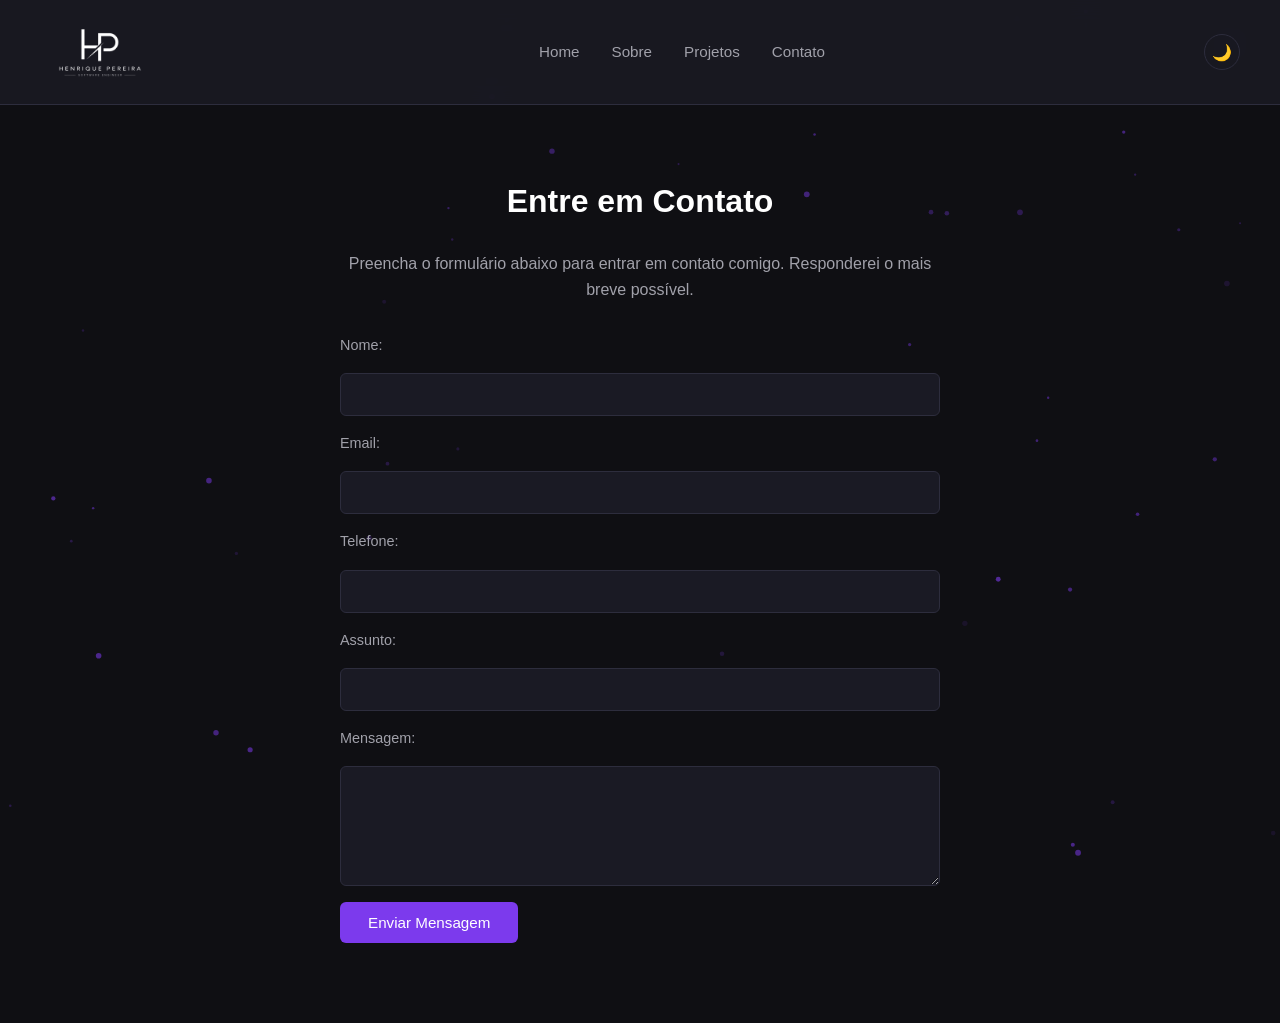
==== contato.html @ a7b9d963 "feat: correcoes semantica" ====
<!DOCTYPE html>
<html lang="pt-BR">
<head>
  <meta charset="UTF-8">
  <meta name="viewport" content="width=device-width, initial-scale=1.0">
  <meta name="description" content="Entre em contato com Henrique Pereira, Desenvolvedor Backend e Analista de Dados em Pelotas RS.">
  <meta name="keywords" content="Contato, Henrique Pereira, Desenvolvedor Backend, Pelotas, Rio Grande do Sul">
  <meta name="author" content="Henrique Pereira">
  <title>Contato | Henrique Pereira - Software Engineer/Data Analyst</title>
  <link rel="stylesheet" href="assets/css/style.css">
  <link rel="icon" type="image/png" href="assets/img/logo.png">
</head>
<body>

  <canvas id="particulas"></canvas>
  <header>
    <nav>
      <div class="logo">
        <a href="index.html" class="logo-link">
          <img src="assets/img/logo.png" alt="Logo Henrique Pereira - Software Engineer/Data Analyst" class="logo">
        </a>
      </div>
      <ul>
        <li><a href="index.html">Home</a></li>
        <li><a href="sobre.html">Sobre</a></li>
        <li><a href="projetos.html">Projetos</a></li>
        <li><a href="contato.html">Contato</a></li>
      </ul>
      <button class="theme-toggle" id="themeToggle" aria-label="Alternar tema">
  🌙
</button>

    </nav>
  </header>

  <main>
    <section class="contato" id="contato">
     <form class="contato-form" >
        <h2>Entre em Contato</h2>
        <p>Preencha o formulário abaixo para entrar em contato comigo. Responderei o mais breve possível.</p>
    
        <label for="nome">Nome:</label>
        <input type="text" id="nome" name="nome" required>
    
        <label for="email">Email:</label>
        <input type="email" id="email" name="email" required>

        <label for="telefone">Telefone:</label>
        <input type="tel" id="telefone" name="telefone">

        <label for="assunto">Assunto:</label>
        <input type="text" id="assunto" name="assunto" required>
    
        <label for="mensagem">Mensagem:</label>
        <textarea id="mensagem" name="mensagem" rows="5" required></textarea>
    
        <button type="submit" class="btn-primario">Enviar Mensagem</button>
     </form>
     </section>
  </main>

  <footer></footer>

  <script src="assets/js/script.js"></script>
</body>
</html>
---- assets/css/style.css ----
/* ========================
   VARIÁVEIS GLOBAIS
======================== */
:root{
  --bg-primary: #0f0f13; /* fundo dark */
  --bg-secondary: #1a1a24; /* cards, header */
  --accent: #7c3aed; /* roxo principal */
  --accent-light: #a78bfa; /* roxo claro - textos, hover */
  --text-primary: #ffffff;  /* textos principais */
  --text-secondary: #a1a1aa; /* textos secundários */
  --border: #2d2d3d;   /* bordas */
}

/* ========================
   RESET E GLOBAIS
======================== */

*{
  margin: 0;
  padding: 0;
  box-sizing: border-box;
}

html{
  scroll-behavior: smooth;
}

body{
    background-color: var(--bg-primary);
    color: var(--text-primary);
    font-family: 'Segoe UI', Tahoma, Geneva, Verdana, sans-serif;
    line-height: 1.6;
}

a{
    text-decoration: none;
    color: inherit;
}
img{
    max-width: 100%;
    display: block;
}
ul{
    list-style: none;
}
main {
  padding-top: 80px;
}
#particulas {
  position: fixed;
  top: 0;
  left: 0;
  width: 100%;
  height: 100%;
  z-index: 0;
  pointer-events: none;
}

.hero, header, main, footer {
  position: relative;
  z-index: 1;
}

/* ========================
   HEADER E NAVEGAÇÃO
======================== */

header {
 position: fixed;
 top: 0;
 width: 100%;
 background-color: rgba(26, 26, 36, 0.85);
  backdrop-filter: blur(12px);
  border-bottom: 1px solid var(--border);
  z-index: 1000;
  padding: 0.50rem 2rem;
  transition: all 0.3s ease;
}  

nav {
 display: flex;
 justify-content: space-between;
 align-items: center;
 max-width: 1200px;
 margin: 0 auto;
}

.logo img {
  height: 80px;
  width: auto;
  filter: brightness(0) invert(1); /* Inverte a cor da imagem para branco */
  transition: transform 0.3s ease;
}
.logo img:hover {
  transform: scale(1.05);
}
nav ul {
 display: flex;
 gap: 2rem;
}
nav ul li a {
  color: var(--text-secondary);
  font-size: 0.95rem;
  font-weight: 500;
  transition: color 0.3s ease;
  position: relative;
  padding-bottom: 2px;

}

nav ul li a::after {
  content: '';
  position: absolute;
  bottom: 0;
  left: 0;
  width: 0%;
  height: 2px;
  background-color: var(--accent);
  transition: width 0.3s ease;
}

nav ul li a:hover::after {
  width: 100%;
}
nav ul li a:hover {
 color: var(--accent-light);
}
/* ========================
   TEMA CLARO
======================== */
body.light {
  --bg-primary: #f5f5f5;
  --bg-secondary: #ffffff;
  --text-primary: #0f0f13;
  --text-secondary: #4a4a5a;
  --border: #e0e0e0;
}

.theme-toggle {
  background: none;
  border: 1px solid var(--border);
  border-radius: 50%;
  width: 36px;
  height: 36px;
  cursor: pointer;
  font-size: 1rem;
  transition: all 0.3s ease;
  color: var(--text-primary);
}

.theme-toggle:hover {
  border-color: var(--accent);
  transform: rotate(20deg);
}
/* ========================
   HERO
======================== */
.hero {
  min-height: 100vh;
  display: flex;
  flex-direction: row;
  justify-content: center;
  align-items: center;
  padding: 6rem 4rem 2rem;
  gap: 4rem;
  max-width: 1200px;
  margin: 0 auto;
}

.hero-texto {
  flex: 1;
  display: flex;
  flex-direction: column;
  align-items: flex-start;
  text-align: left;
}

.nome-destaque {
  color: var(--accent-light);
  position: relative;
}

.nome-destaque::after {
  content: '';
  position: absolute;
  bottom: -4px;
  left: 0;
  width: 100%;
  height: 3px;
  background-color: var(--accent);
  border-radius: 2px;
}

.hero-texto h1 {
  font-size: 3rem;
  font-weight: 700;
  margin-bottom: 1rem;
  transition: transform 0.3s ease;
  transform-style: preserve-3d;
  cursor: default;
}

.hero-texto h1:hover {
  transform: perspective(500px) rotateX(10deg) rotateY(-5deg) scale(1.05);
  text-shadow: 4px 4px 20px rgba(124, 58, 237, 0.6);
}

.hero-texto .cargo {
  font-size: 1.3rem;
  color: var(--accent-light);
  margin-bottom: 1rem;
  min-height: 2rem;
}

.hero-texto .descricao {
  font-size: 1rem;
  color: var(--text-secondary);
  max-width: 500px;
  margin-bottom: 2rem;
}

.hero-foto {
  flex: 1;
  display: flex;
  justify-content: center;
  align-items: center;
}

.foto-container {
  width: 320px;
  height: 320px;
  border-radius: 50%;
  border: 3px solid var(--accent);
  overflow: hidden;
  box-shadow: 0 0 40px rgba(124, 58, 237, 0.3);
}

.foto-container{
    animation: flutuar 3s ease-in-out infinite;
      box-shadow: 0 0 60px rgba(124, 58, 237, 0.5),
              0 0 120px rgba(124, 58, 237, 0.2);
}

@keyframes flutuar {
  0%, 100% {
    transform: translateY(0);
  }
  50% {
    transform: translateY(-10px);
  }
}

.foto-container img {
  width: 100%;
  height: 100%;
  object-fit: cover;
  object-position: top;
}

.hero-botoes {
  display: flex;
  gap: 1rem;
}

/* ========================
   RESPONSIVO
======================== */
@media (max-width: 768px) {

  .hero {
    flex-direction: column;
    text-align: center;
    padding: 2rem 1.5rem;
    gap: 2rem;
  }

  .hero-texto {
    align-items: center;
  }

  .hero-texto h1 {
    font-size: 2rem;
  }

  .hero-texto .descricao {
    font-size: 0.95rem;
  }

  .hero-botoes {
    justify-content: center;
    flex-wrap: wrap;
  }

  .foto-container {
    width: 220px;
    height: 220px;
  }

  .hero-foto {
    order: -1;
  }

  .logo img {
    height: 55px;
  }

  nav ul {
    gap: 1rem;
  }

  nav ul li a {
    font-size: 0.8rem;
  }

  section {
    padding: 3rem 1.5rem;
  }

  .projetos-grid {
    grid-template-columns: 1fr;
  }

  .habilidades-grid {
    grid-template-columns: 1fr 1fr;
  }

  .sobre-hero {
    padding: 2rem 1.5rem;
  }

}

@media (max-width: 480px) {

  .habilidades-grid {
    grid-template-columns: 1fr;
  }

  nav ul {
    gap: 0.5rem;
  }

  nav ul li a {
    font-size: 0.72rem;
  }

  .hero-texto h1 {
    font-size: 1.7rem;
  }

}

/* ========================
   BOTÕES
======================== */
.btn-primario {
  background-color: var(--accent);
  color: var(--text-primary);
  padding: 0.75rem 1.75rem;
  border-radius: 6px;
  font-size: 0.95rem;
  font-weight: 500;
  border: none;
  cursor: pointer;
  transition: background-color 0.3s ease, transform 0.2s ease;
}

.btn-primario:hover {
  background-color: var(--accent-light);
  transform: translateY(-2px);
}

.btn-secundario {
  display: inline-block;
  margin-top: auto;
  background-color: transparent;
  color: var(--accent-light);
  padding: 0.75rem 1.75rem;
  border-radius: 6px;
  font-size: 0.95rem;
  font-weight: 500;
  border: 2px solid var(--accent);
  cursor: pointer;
  transition: all 0.3s ease;
}

.btn-secundario:hover {
  background-color: var(--accent);
  color: var(--text-primary);
  transform: translateY(-2px);
}
/* ========================
   SEÇÕES GERAIS
======================== */
section {
  padding: 5rem 2rem;
  max-width: 1200px;
  margin: 0 auto;
}

section h2 {
  font-size: 2rem;
  font-weight: 600;
  text-align: center;
  margin-bottom: 3rem;
  color: var(--text-primary);
}

section h2 span {
  color: var(--accent-light);
}

/* ========================
   CARDS DE PROJETOS
======================== */
.projetos-grid {
  display: grid;
  grid-template-columns: repeat(auto-fit, minmax(280px, 1fr));
  gap: 1.5rem;
}

.projeto-card {
  display: flex;
  flex-direction: column;
  justify-content: space-between;
  background-color: var(--bg-secondary);
  border: 1px solid var(--border);
  border-radius: 10px;
  padding: 1.5rem;
  transition: transform 0.3s ease, border-color 0.3s ease;
}

.projeto-card:hover {
  transform: translateY(-5px);
  border-color: var(--accent);
}

.projeto-card h3 {
  font-size: 1.2rem;
  margin-bottom: 0.75rem;
  color: var(--text-primary);
}

.projeto-card p {
  color: var(--text-secondary);
  font-size: 0.9rem;
  margin-bottom: 1rem;
}

.projeto-tags {
  display: flex;
  flex-wrap: wrap;
  gap: 0.5rem;
  margin-bottom: 1rem;
}

.projeto-tags span {
  background-color: #2d1b69;
  color: var(--accent-light);
  padding: 0.25rem 0.75rem;
  border-radius: 20px;
  font-size: 0.8rem;
}
/* ========================
   HABILIDADES
======================== */
.habilidades-grid {
  display: grid;
  grid-template-columns: repeat(auto-fit, minmax(220px, 1fr));
  gap: 1.5rem;
}

.habilidade-card {
  background-color: var(--bg-secondary);
  border: 1px solid var(--border);
  border-radius: 10px;
  padding: 1.5rem;
  transition: border-color 0.3s ease;
}

.habilidade-card:hover {
  border-color: var(--accent);
}

.habilidade-card h3 {
  font-size: 1rem;
  color: var(--accent-light);
  margin-bottom: 1rem;
  font-weight: 600;
}

.habilidade-card ul li {
  color: var(--text-secondary);
  font-size: 0.9rem;
  padding: 0.3rem 0;
  border-bottom: 1px solid var(--border);
}

.habilidade-card ul li:last-child {
  border-bottom: none;
}

/* ========================
   FORMULÁRIO DE CONTATO
======================== */
.contato-form {
  max-width: 600px;
  margin: 0 auto;
  display: flex;
  flex-direction: column;
  gap: 1rem;
}
.contato {
  padding-top: 6rem;
}

.contato-form h2 {
  text-align: center;
  margin-bottom: 0.5rem;
}

.contato-form p {
  color: var(--text-secondary);
  text-align: center;
  margin-bottom: 1rem;
}

.contato-form label {
  color: var(--text-secondary);
  font-size: 0.9rem;
}

.contato-form input,
.contato-form textarea {
  background-color: var(--bg-secondary);
  border: 1px solid var(--border);
  border-radius: 6px;
  padding: 0.75rem 1rem;
  color: var(--text-primary);
  font-size: 0.95rem;
  width: 100%;
  transition: border-color 0.3s ease;
}

.contato-form input:focus,
.contato-form textarea:focus {
  outline: none;
  border-color: var(--accent);
}

.contato-form textarea {
  resize: vertical;
  min-height: 120px;
}

.contato-form button {
  align-self: flex-start;
}

.sobre p {
  color: var(--text-secondary);
  margin-bottom: 1rem;
  max-width: 800px;
}

.cursor {
  color: var(--accent);
  animation: piscar 0.8s infinite;
  font-weight: 300;
}

@keyframes piscar {
  0%, 100% { opacity: 1; }
  50% { opacity: 0; }
}
/* ========================
   BADGE DISPONÍVEL
======================== */
.badge-disponivel {
  display: flex;
  align-items: center;
  gap: 0.5rem;
  background-color: rgba(34, 197, 94, 0.1);
  border: 1px solid rgba(34, 197, 94, 0.3);
  color: #22c55e;
  padding: 0.4rem 1rem;
  border-radius: 20px;
  font-size: 0.85rem;
  font-weight: 500;
  margin-bottom: 1rem;
}

.pulse {
  width: 8px;
  height: 8px;
  background-color: #22c55e;
  border-radius: 50%;
  animation: pulsar 1.5s infinite;
}

@keyframes pulsar {
  0%, 100% { opacity: 1; transform: scale(1); }
  50% { opacity: 0.4; transform: scale(1.4); }
}
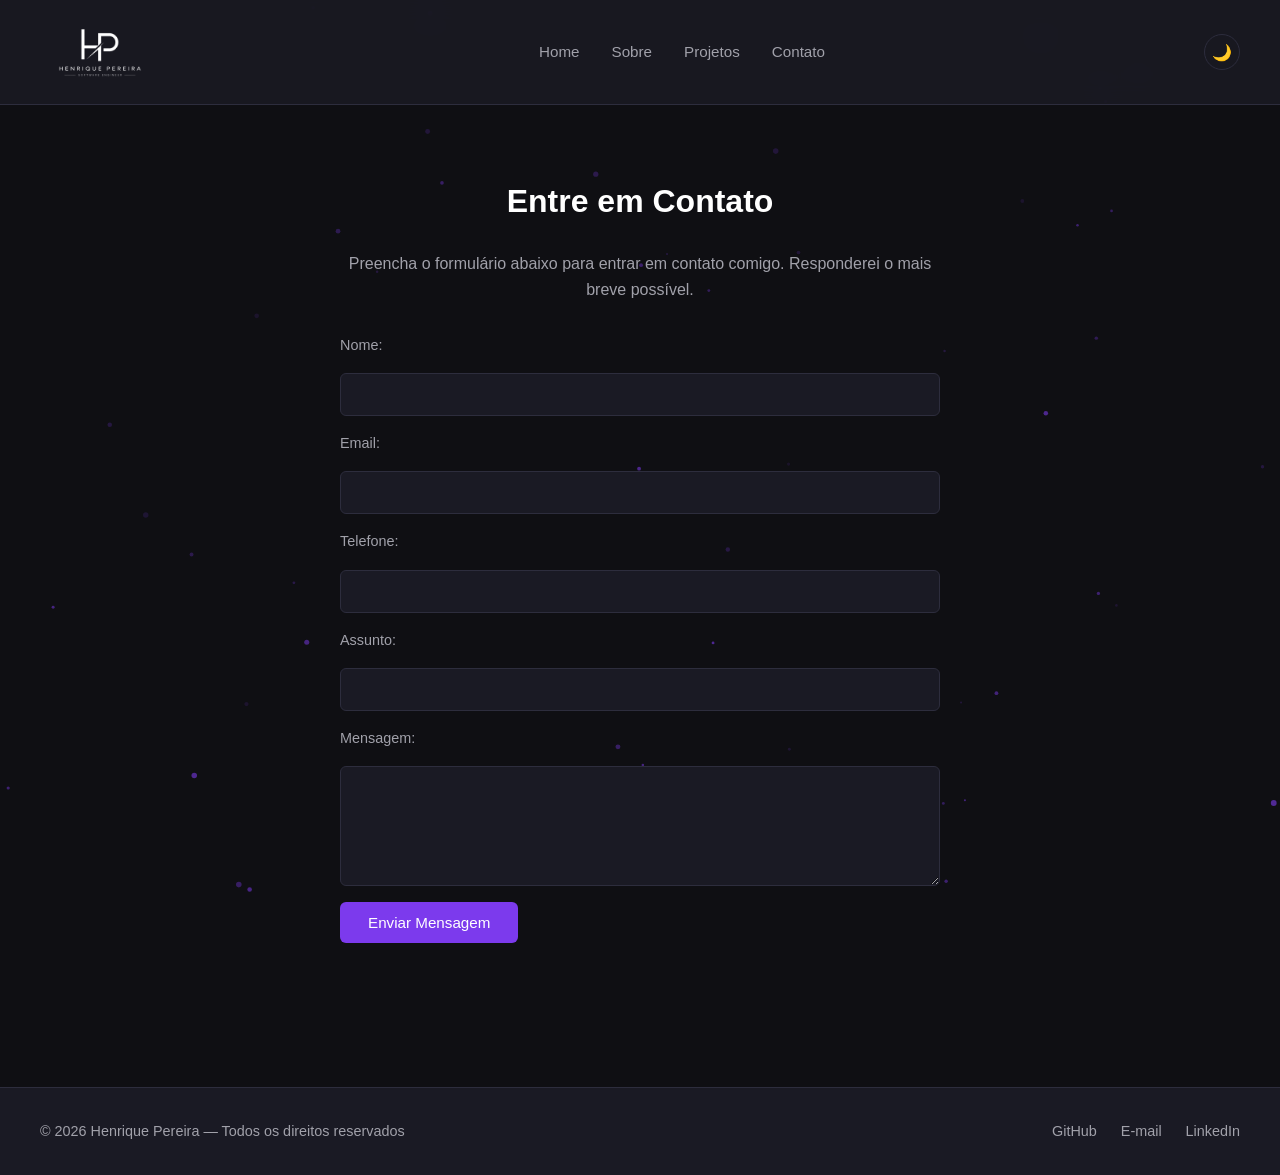
==== commit 4b962262: "feat: adicionamento do footer" ====
--- a/contato.html
+++ b/contato.html
@@ -59,7 +59,16 @@
      </section>
   </main>
 
-  <footer></footer>
+        <footer>
+  <div class="footer-conteudo">
+    <p>© 2026 Henrique Pereira — Todos os direitos reservados</p>
+    <div class="footer-links">
+      <a href="https://github.com/HenriquePereira777" target="_blank">GitHub</a>
+      <a href="mailto:henrique777pereiraa@gmail.com">E-mail</a>
+     <a href="https://www.linkedin.com/in/devhenrique-pereira" target="_blank">LinkedIn</a>
+    </div>
+  </div>
+</footer>
 
   <script src="assets/js/script.js"></script>
 </body>
--- a/assets/css/style.css
+++ b/assets/css/style.css
@@ -602,3 +602,49 @@
   0%, 100% { opacity: 1; transform: scale(1); }
   50% { opacity: 0.4; transform: scale(1.4); }
 }
+/* ========================
+   FOOTER
+======================== */
+footer {
+  background-color: var(--bg-secondary);
+  border-top: 1px solid var(--border);
+  padding: 2rem;
+  margin-top: 4rem;
+}
+
+.footer-conteudo {
+  max-width: 1200px;
+  margin: 0 auto;
+  display: flex;
+  justify-content: space-between;
+  align-items: center;
+  flex-wrap: wrap;
+  gap: 1rem;
+}
+
+footer p {
+  color: var(--text-secondary);
+  font-size: 0.9rem;
+}
+
+.footer-links {
+  display: flex;
+  gap: 1.5rem;
+}
+
+.footer-links a {
+  color: var(--text-secondary);
+  font-size: 0.9rem;
+  transition: color 0.3s ease;
+}
+
+.footer-links a:hover {
+  color: var(--accent-light);
+}
+
+@media (max-width: 768px) {
+  .footer-conteudo {
+    flex-direction: column;
+    text-align: center;
+  }
+}
